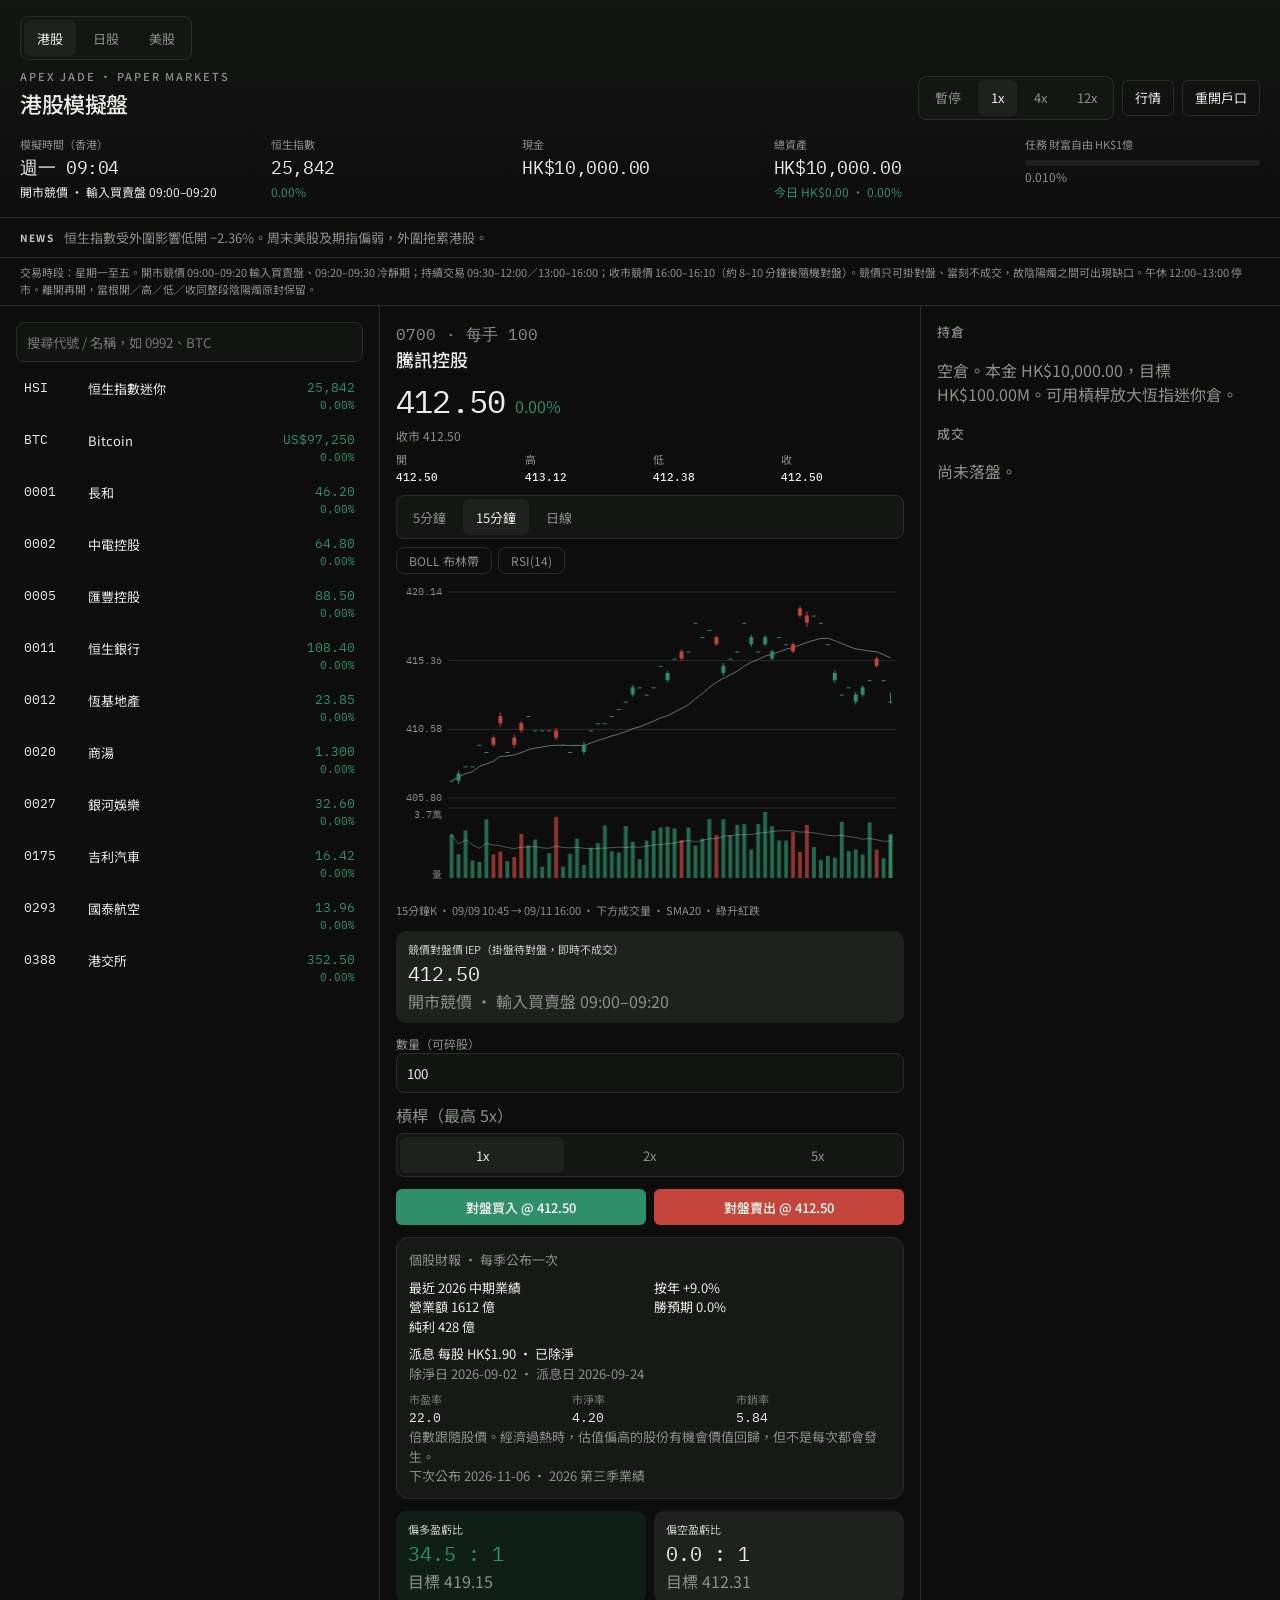
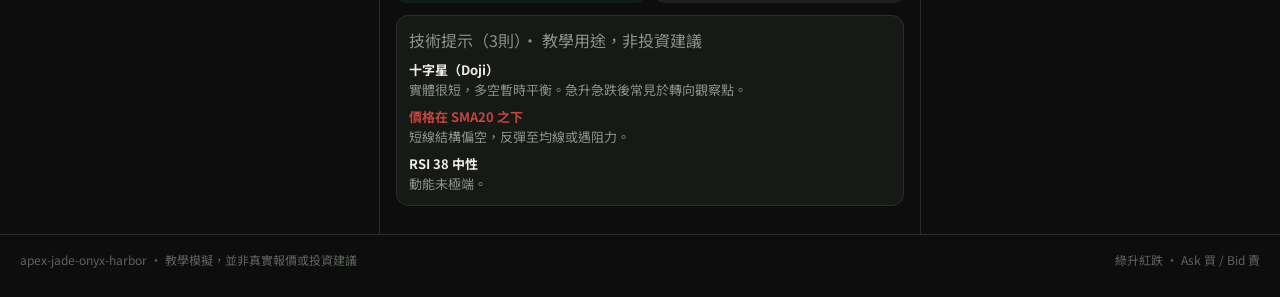
==== index.html @ f251bd7a "Remove the opening-auction card hand. Cards no longer deal or move prices. Saved positions stay inta" ====
<!DOCTYPE html>
<html lang="zh-Hant">
<head>
  <meta charset="utf-8" />
  <meta name="viewport" content="width=device-width, initial-scale=1" />
  <title>港股模擬盤 · Apex Jade</title>
  <meta name="description" content="香港股票紙上交易模擬：恒生指數、陰陽燭、買賣差價。本金港幣一萬，挑戰一億財富自由。" />
  <link rel="preconnect" href="https://fonts.googleapis.com" />
  <link rel="stylesheet" href="https://fonts.googleapis.com/css2?family=IBM+Plex+Mono:wght@400;500&family=Noto+Sans+TC:wght@400;500;600&display=swap" />
  <link rel="stylesheet" href="styles.css?v=20261001e" />
</head>
<body>
  <div id="app"></div>
  <script src="app.js?v=20261001e"></script>
</body>
</html>
---- styles.css ----
:root {
  --bg: #0c0d0c;
  --fg: #ecece8;
  --muted: #8b9188;
  --subtle: #5e635c;
  --border: #2a2d29;
  --card: #171916;
  --panel: #141614;
  --secondary: #1e211e;
  --input: #121412;
  --up: #2f8f6b;
  --up-soft: #2f8f6b22;
  --down: #c4453c;
  --down-soft: #c4453c22;
  --halt: #c4b5fd;
  --halt-soft: #7c6bb833;
  --primary: #c5cbc4;
  --radius: 12px;
  --font: "Noto Sans TC", ui-sans-serif, system-ui, sans-serif;
  --mono: "IBM Plex Mono", ui-monospace, "SF Mono", Menlo, monospace;
}
* { box-sizing: border-box; }
html, body {
  margin: 0;
  min-height: 100%;
  background: var(--bg);
  color: var(--fg);
  font-family: var(--font);
  line-height: 1.5;
  -webkit-font-smoothing: antialiased;
}
button, input { font-family: inherit; }
button { cursor: pointer; }
button:disabled { cursor: not-allowed; opacity: 0.45; }
.mono { font-family: var(--mono); font-variant-numeric: tabular-nums; }
.up { color: var(--up); }
.down { color: var(--down); }
.halt { color: var(--halt); }
.muted { color: var(--muted); }
.kicker {
  margin: 0;
  font-size: 11px;
  letter-spacing: 0.18em;
  text-transform: uppercase;
  color: var(--muted);
  font-weight: 500;
}
h1 { margin: 2px 0 0; font-size: 22px; font-weight: 500; letter-spacing: -0.02em; }
h2 { margin: 0; font-size: 18px; font-weight: 500; }
h3 { margin: 0 0 10px; font-size: 13px; font-weight: 500; color: var(--muted); letter-spacing: 0.08em; text-transform: uppercase; }
.lede { color: var(--muted); margin: 8px 0 0; font-size: 14px; }
.top {
  padding: 16px 20px 14px;
  border-bottom: 1px solid var(--border);
  background: linear-gradient(180deg, #141614, #0c0d0c);
}
.top-row {
  display: flex;
  flex-wrap: wrap;
  gap: 12px;
  align-items: flex-end;
  justify-content: space-between;
}
.controls { display: flex; flex-wrap: wrap; gap: 8px; align-items: center; }
.stats {
  display: grid;
  grid-template-columns: repeat(2, minmax(0, 1fr));
  gap: 12px 16px;
  margin-top: 16px;
}
@media (min-width: 800px) {
  .stats { grid-template-columns: repeat(5, minmax(0, 1fr)); }
}
.stat label { display: block; font-size: 11px; color: var(--muted); }
.stat .v { font-size: 18px; margin-top: 2px; letter-spacing: -0.02em; }
.stat small { display: block; font-size: 12px; margin-top: 2px; }
.progress {
  height: 6px;
  background: var(--secondary);
  border-radius: 99px;
  margin-top: 8px;
  overflow: hidden;
}
.progress > i {
  display: block;
  height: 100%;
  background: var(--primary);
  border-radius: inherit;
  width: 0;
}
.news {
  display: flex;
  gap: 10px;
  align-items: center;
  padding: 8px 20px;
  border-bottom: 1px solid var(--border);
  font-size: 13px;
  color: var(--muted);
  min-height: 40px;
}
.news b {
  flex: none;
  font-size: 10px;
  letter-spacing: 0.16em;
  color: var(--primary);
}
.desk {
  display: grid;
  gap: 1px;
  background: var(--border);
  min-height: calc(100dvh - 220px);
}
@media (min-width: 1080px) {
  .desk { grid-template-columns: minmax(240px, 0.95fr) minmax(0, 1.35fr) minmax(240px, 0.9fr); }
}
section.col { background: var(--bg); padding: 16px; min-width: 0; }
.list { margin-top: 8px; max-height: min(70vh, 720px); overflow: auto; overscroll-behavior: contain; overflow-anchor: none; }
.row-item {
  width: 100%;
  display: grid;
  grid-template-columns: 56px 1fr auto;
  gap: 8px;
  text-align: left;
  background: transparent;
  border: 0;
  color: inherit;
  padding: 9px 8px;
  border-radius: 8px;
}
.row-item:hover, .row-item.active { background: var(--secondary); }
.row-item .sym { font-size: 13px; }
.row-item .name { font-size: 13px; overflow: hidden; text-overflow: ellipsis; white-space: nowrap; }
.row-item .px { text-align: right; font-size: 13px; }
.search, .qty {
  width: 100%;
  height: 40px;
  border-radius: 8px;
  border: 1px solid var(--border);
  background: var(--input);
  color: var(--fg);
  padding: 0 10px;
  outline: none;
}
.search:focus, .qty:focus { border-color: #4a4f48; }
.bar {
  display: flex;
  gap: 4px;
  border: 1px solid var(--border);
  border-radius: 8px;
  padding: 3px;
  background: var(--panel);
}
.bar button, .ghost, .buy, .sell {
  height: 36px;
  border-radius: 6px;
  border: 1px solid transparent;
  background: transparent;
  color: var(--muted);
  padding: 0 12px;
  font-size: 13px;
}
.bar button.on { background: var(--secondary); color: var(--fg); }
.boards { margin: 0 0 8px; width: fit-content; }
.ghost {
  border: 1px solid var(--border);
  color: var(--fg);
  background: transparent;
}
.ghost:hover { background: var(--secondary); }
.buy { background: var(--up); color: #fff7f6; border: 0; font-weight: 500; }
.sell { background: var(--down); color: #f3fff9; border: 0; font-weight: 500; }
.price-line { display: flex; align-items: baseline; gap: 10px; margin: 4px 0 2px; }
.price-line .last { font-size: 32px; letter-spacing: -0.03em; }
#sel-prev { margin: 0 0 6px; font-size: 12px; }
.ohlc {
  display: grid;
  grid-template-columns: repeat(4, minmax(0, 1fr));
  gap: 6px;
  margin: 0 0 10px;
  font-size: 11px;
  color: var(--muted);
}
.ohlc b { display: block; color: var(--fg); font-weight: 500; margin-top: 1px; }
.bidask { display: grid; grid-template-columns: 1fr 1fr; gap: 8px; margin: 12px 0; }
.bidask:has(.iep) { grid-template-columns: 1fr; }
.iep { border-radius: 10px; padding: 10px 12px; background: var(--secondary); }
.iep .px { font-size: 20px; margin-top: 2px; }
button:disabled { opacity: 0.4; pointer-events: none; }
.bid, .ask { border-radius: 10px; padding: 10px 12px; }
.bid { background: var(--down-soft); color: var(--down); }
.ask { background: var(--up-soft); color: var(--up); }
.bid .px, .ask .px { font-size: 20px; margin-top: 2px; }
.cap { font-size: 11px; opacity: 0.85; }
canvas.kline { width: 100%; height: 312px; display: block; margin: 8px 0; }
.ind { display: flex; gap: 6px; margin-top: 8px; }
.ind button {
  border: 1px solid var(--border);
  background: transparent;
  color: var(--muted);
  border-radius: 8px;
  padding: 4px 12px;
  font-size: 12px;
}
.ind button.on.boll { background: #e6c36a22; color: #e6c36a; border-color: #e6c36a66; }
.ind button.on.rsi { background: #c4b5fd22; color: #c4b5fd; border-color: #c4b5fd66; }
.rr { display: grid; grid-template-columns: 1fr 1fr; gap: 8px; margin: 10px 0 0; }
.rr-cell { border-radius: 10px; padding: 10px 12px; background: var(--secondary); }
.rr-cell .px { font-size: 20px; margin-top: 2px; }
.rr-cell.hot-up { background: var(--up-soft); }
.rr-cell.hot-down { background: var(--down-soft); }
.rr-cell.hot-up .px { color: var(--up); }
.rr-cell.hot-down .px { color: var(--down); }
.hints {
  border: 1px solid var(--border);
  border-radius: var(--radius);
  padding: 12px;
  background: var(--card);
  margin: 12px 0;
  min-height: 148px;
}
.fin {
  border: 1px solid var(--border);
  border-radius: var(--radius);
  padding: 12px;
  background: var(--card);
  margin: 12px 0;
  font-size: 13px;
}
.fin-grid, .ratio { display: grid; gap: 8px; margin-top: 8px; }
.fin-grid { grid-template-columns: 1fr 1fr; }
.ratio { grid-template-columns: repeat(3, minmax(0, 1fr)); }
.ratio .cap { color: var(--muted); font-size: 11px; }
.div-box { margin-top: 8px; font-size: 13px; }
.hints p { margin: 8px 0 0; font-size: 13px; }
.ticket label { display: block; font-size: 12px; color: var(--muted); margin-top: 10px; }
.actions { display: grid; grid-template-columns: 1fr 1fr; gap: 8px; margin-top: 12px; }
.lev { display: flex; gap: 4px; margin-top: 6px; }
.lev button { flex: 1; }
.pos {
  border: 1px solid var(--border);
  border-radius: var(--radius);
  padding: 12px;
  margin-bottom: 8px;
  background: var(--card);
}
.pos .meta { font-size: 12px; color: var(--muted); margin: 4px 0; }
.pos-top { display: flex; justify-content: space-between; align-items: flex-start; gap: 8px; }
.pos-name { background: none; border: 0; color: inherit; text-align: left; padding: 0; font: inherit; }
.pos-name:hover { color: var(--primary); }
.pos-pnl { display: grid; grid-template-columns: 1.2fr 0.8fr 1fr; gap: 8px; margin-top: 8px; }
.pos-pnl .cap { font-size: 11px; color: var(--muted); }
.pos-pnl .px { font-size: 18px; letter-spacing: -0.02em; }
h3 #pos-total-pnl { letter-spacing: 0; text-transform: none; font-size: 14px; margin-left: 8px; }
.fill {
  display: flex;
  justify-content: space-between;
  gap: 8px;
  font-size: 12px;
  color: var(--muted);
  padding: 4px 0;
  border-bottom: 1px solid #1e211e;
}
.modal {
  position: fixed;
  inset: 0;
  background: #0c0d0ccc;
  display: grid;
  place-items: center;
  padding: 16px;
  z-index: 20;
  backdrop-filter: blur(6px);
}
.modal .box {
  max-width: 440px;
  width: 100%;
  background: var(--card);
  border: 1px solid var(--border);
  border-radius: 16px;
  padding: 24px;
}
.modal h2 { font-size: 24px; margin: 6px 0 8px; }
.toast {
  position: fixed;
  left: 50%;
  bottom: 20px;
  transform: translateX(-50%);
  background: var(--card);
  border: 1px solid var(--border);
  border-radius: 999px;
  padding: 10px 16px;
  font-size: 13px;
  z-index: 30;
  box-shadow: 0 12px 40px #0008;
}
footer.site {
  border-top: 1px solid var(--border);
  padding: 16px 20px 28px;
  color: var(--subtle);
  font-size: 12px;
  display: flex;
  flex-wrap: wrap;
  gap: 8px 18px;
  justify-content: space-between;
}
.noscript { padding: 40px 20px; }
@media (prefers-reduced-motion: reduce) {
  *, *::before, *::after { animation: none !important; transition: none !important; }
}

.news.surge { background: var(--up-soft); color: var(--up); border-bottom-color: #2f8f6b55; }
.news.crash { background: var(--down-soft); color: var(--down); border-bottom-color: #c4453c55; }
.news.halt { background: var(--halt-soft); color: var(--halt); border-bottom-color: #c4b5fd66; }
.news.surge b, .news.crash b, .news.halt b { color: inherit; }
.rule { margin: 0; padding: 6px 20px 8px; font-size: 11px; color: var(--muted); border-bottom: 1px solid var(--border); }
.row-item.gap-up { background: var(--up-soft); }
.row-item.gap-down { background: var(--down-soft); }
.row-item.halted { background: var(--halt-soft); }
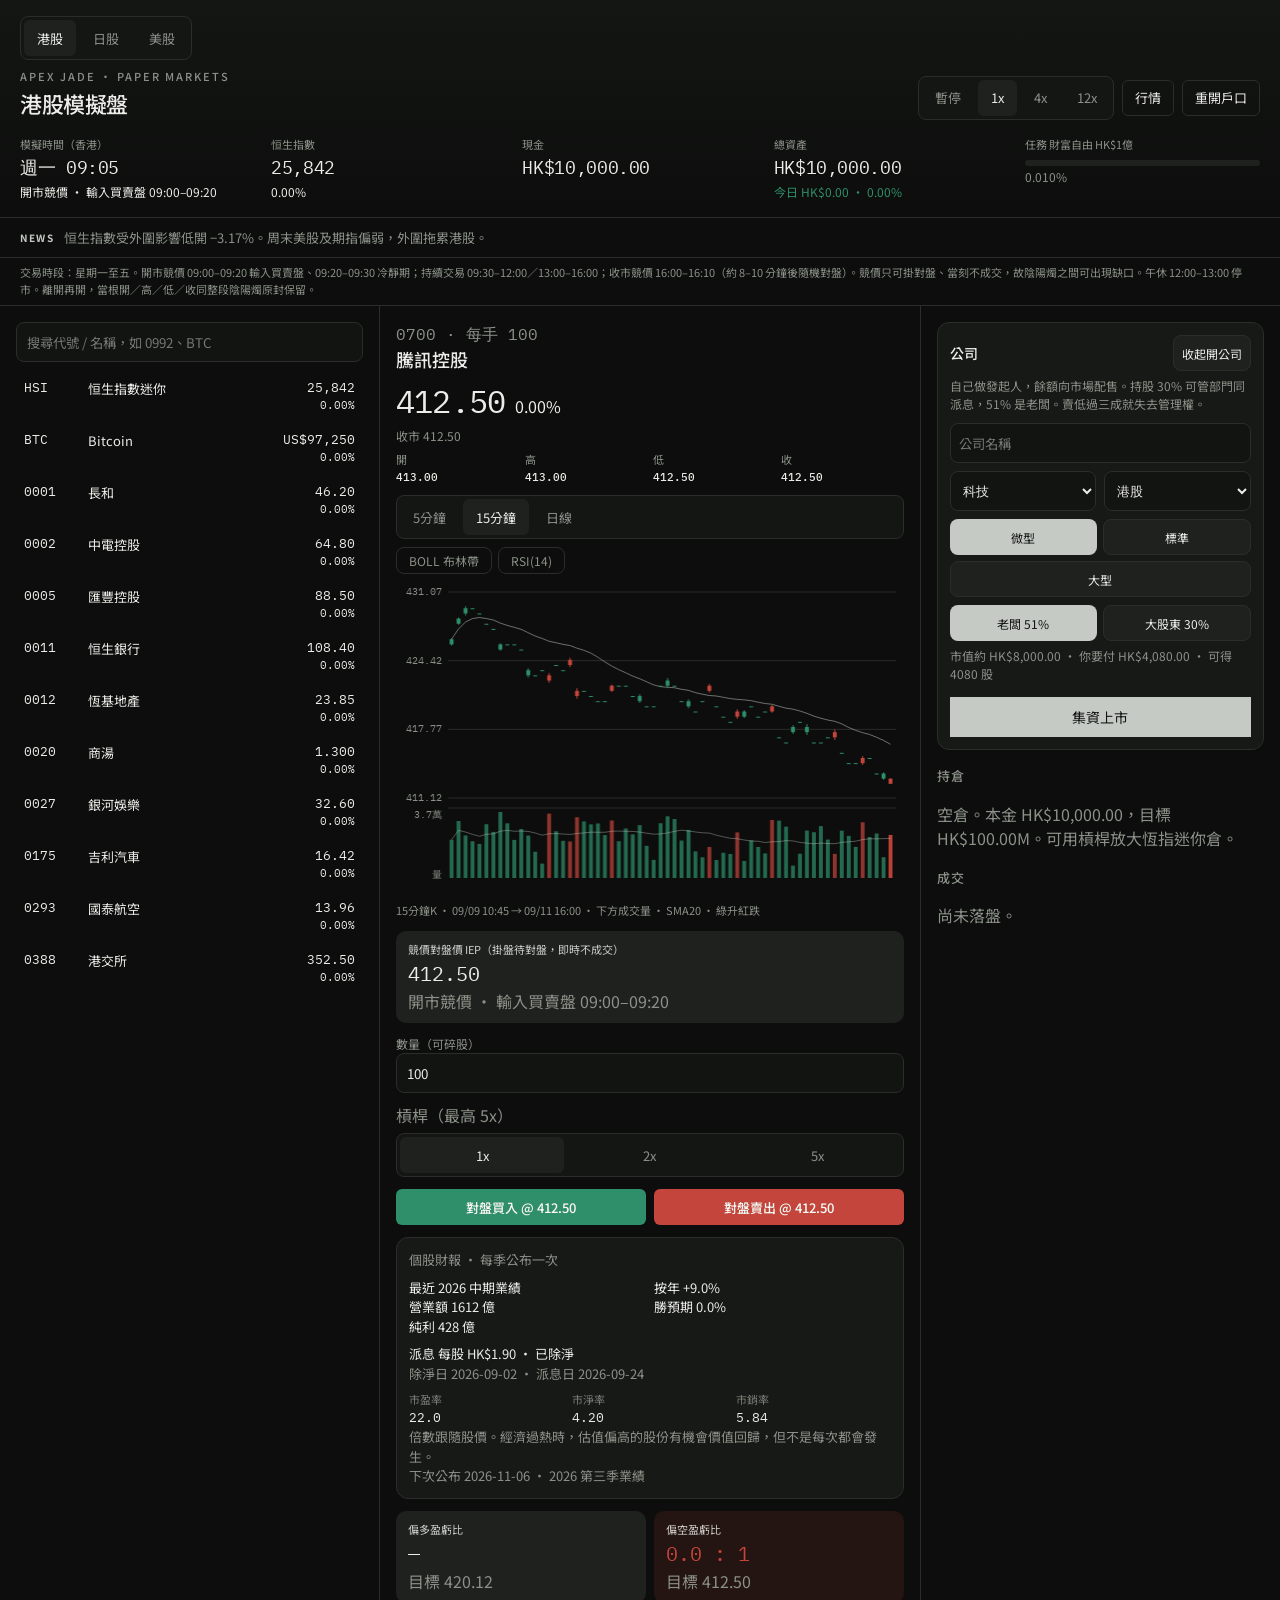
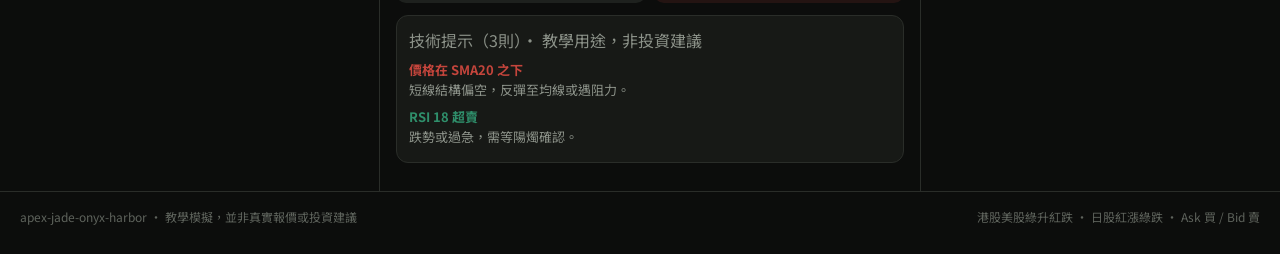
==== commit 8ea3fdf9: "Let players found a company, manage departments, and take IPOs. Japanese quotes rise in red and fall" ====
--- a/index.html
+++ b/index.html
@@ -7,10 +7,10 @@
   <meta name="description" content="香港股票紙上交易模擬：恒生指數、陰陽燭、買賣差價。本金港幣一萬，挑戰一億財富自由。" />
   <link rel="preconnect" href="https://fonts.googleapis.com" />
   <link rel="stylesheet" href="https://fonts.googleapis.com/css2?family=IBM+Plex+Mono:wght@400;500&family=Noto+Sans+TC:wght@400;500;600&display=swap" />
-  <link rel="stylesheet" href="styles.css?v=20261001e" />
+  <link rel="stylesheet" href="styles.css?v=20261016a" />
 </head>
 <body>
   <div id="app"></div>
-  <script src="app.js?v=20261001e"></script>
+  <script src="app.js?v=20261016a"></script>
 </body>
 </html>
--- a/styles.css
+++ b/styles.css
@@ -315,3 +315,17 @@
 .row-item.gap-up { background: var(--up-soft); }
 .row-item.gap-down { background: var(--down-soft); }
 .row-item.halted { background: var(--halt-soft); }
+.co { border: 1px solid var(--border); background: var(--card); border-radius: 12px; padding: 12px; margin-bottom: 16px; }
+.co h3 { margin: 0; color: var(--fg); letter-spacing: 0; text-transform: none; font-size: 14px; }
+.co-h { display: flex; justify-content: space-between; align-items: center; gap: 8px; }
+.co-h button, .co .acts button, .co-list button { background: var(--secondary); color: var(--fg); border: 1px solid var(--border); border-radius: 8px; min-height: 36px; padding: 0 8px; font-size: 12px; }
+.co .acts { display: flex; flex-wrap: wrap; gap: 6px; margin-top: 8px; }
+.co .acts button { flex: 1 1 46%; }
+.co .acts button.on, .co .go { background: var(--primary); color: #121412; border-color: transparent; }
+.co .go { width: 100%; margin-top: 8px; min-height: 40px; font-size: 14px; }
+.co input, .co select { width: 100%; background: var(--input); color: var(--fg); border: 1px solid var(--border); border-radius: 8px; height: 40px; padding: 0 8px; }
+.co .row2 { display: grid; grid-template-columns: 1fr 1fr; gap: 8px; margin-top: 8px; }
+.co .form, .co .ipo, .co .mgr, .co-list { margin-top: 10px; }
+.co .ipo, .co .mgr { border-top: 1px solid var(--border); padding-top: 8px; }
+.co-list { display: flex; flex-direction: column; gap: 4px; align-items: flex-start; }
+.co p { margin: 6px 0; font-size: 12px; }
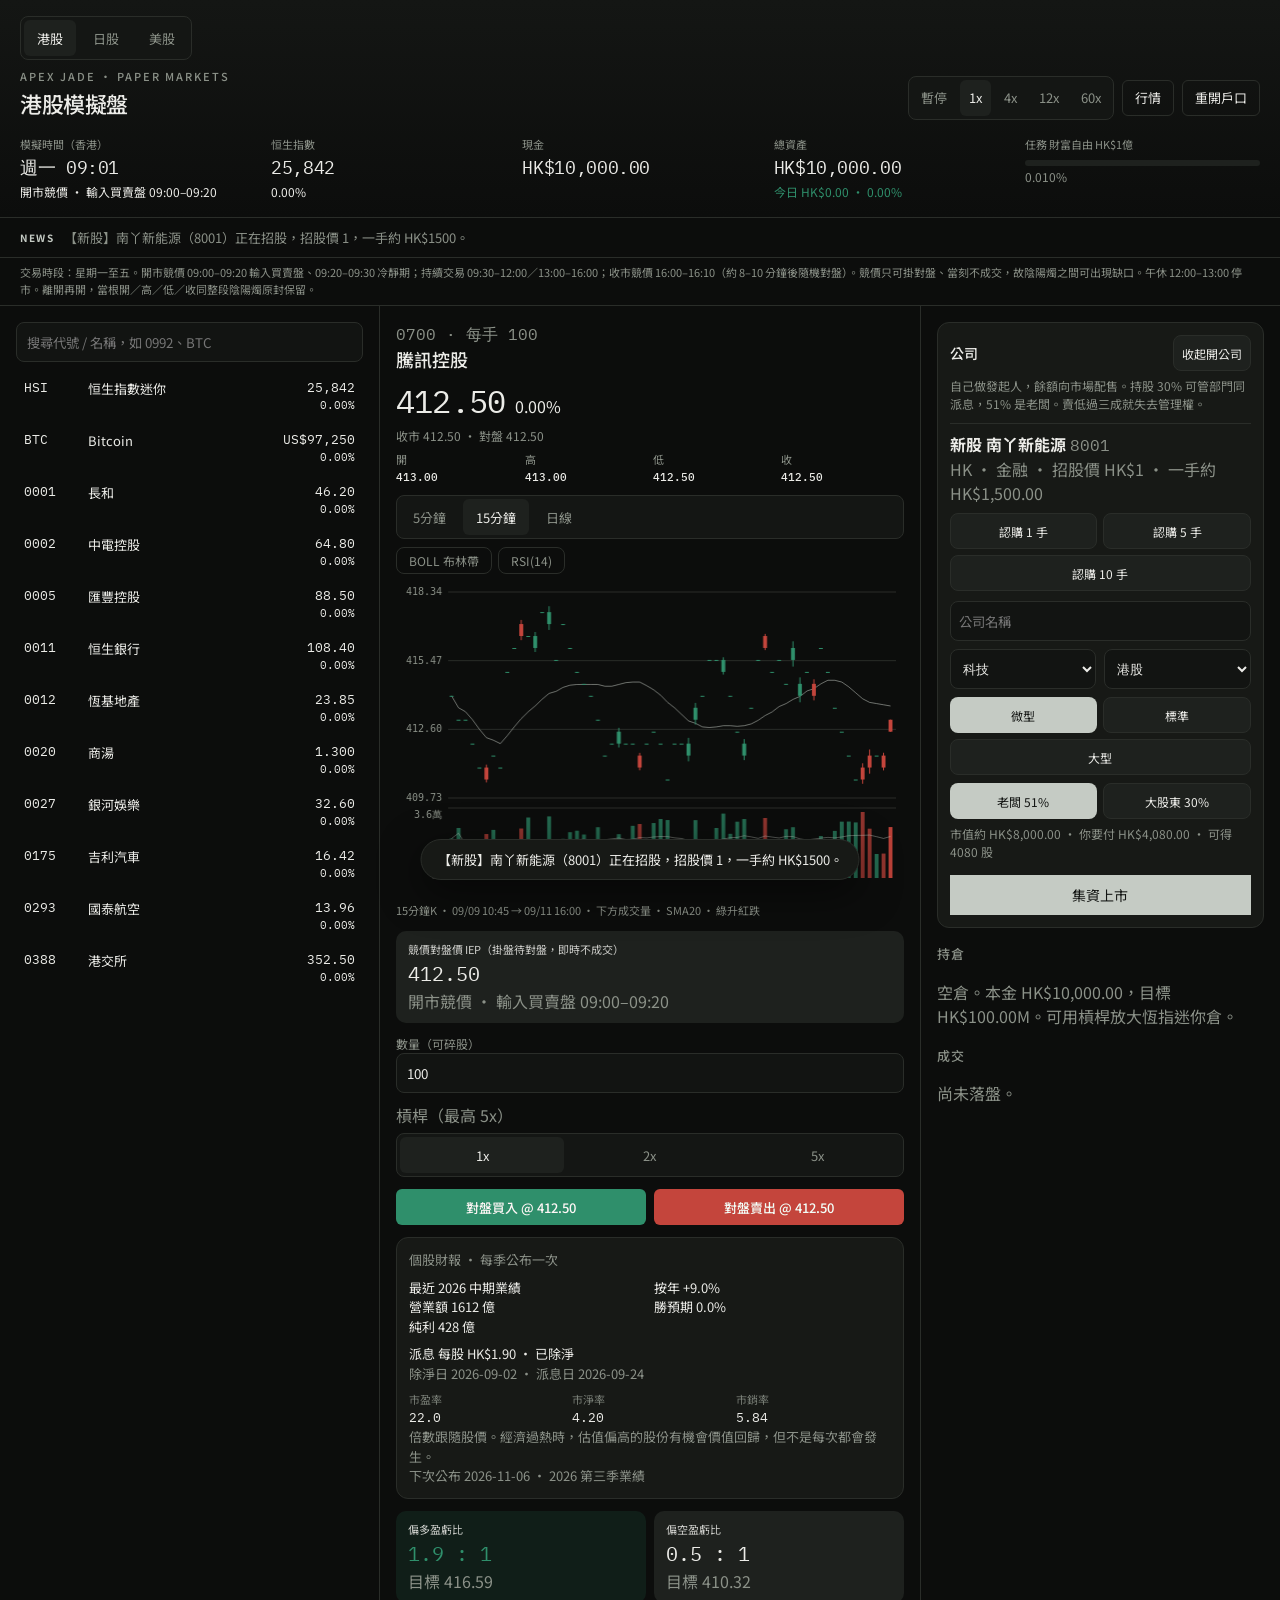
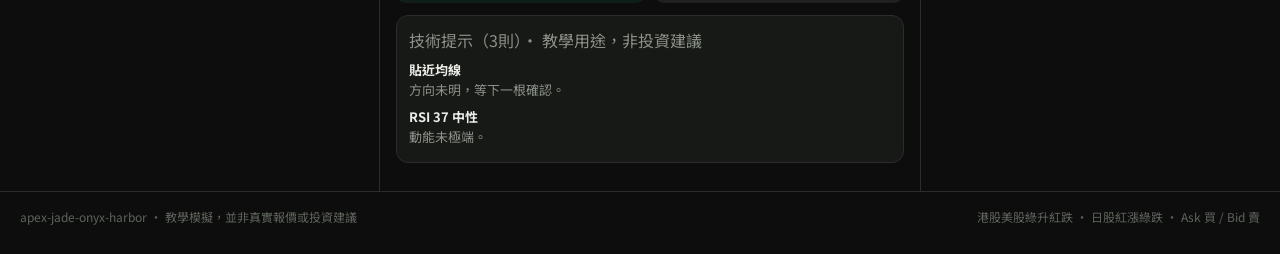
==== commit 29b5a7a6: "Vary new-listing volume and add a 60x clock. IPO and custom candles no longer print the same volume " ====
--- a/index.html
+++ b/index.html
@@ -7,10 +7,10 @@
   <meta name="description" content="香港股票紙上交易模擬：恒生指數、陰陽燭、買賣差價。本金港幣一萬，挑戰一億財富自由。" />
   <link rel="preconnect" href="https://fonts.googleapis.com" />
   <link rel="stylesheet" href="https://fonts.googleapis.com/css2?family=IBM+Plex+Mono:wght@400;500&family=Noto+Sans+TC:wght@400;500;600&display=swap" />
-  <link rel="stylesheet" href="styles.css?v=20261016a" />
+  <link rel="stylesheet" href="styles.css?v=20261016c" />
 </head>
 <body>
   <div id="app"></div>
-  <script src="app.js?v=20261016a"></script>
+  <script src="app.js?v=20261016c"></script>
 </body>
 </html>
--- a/styles.css
+++ b/styles.css
@@ -160,6 +160,7 @@
   font-size: 13px;
 }
 .bar button.on { background: var(--secondary); color: var(--fg); }
+.bar.speeds button { padding: 0 8px; }
 .boards { margin: 0 0 8px; width: fit-content; }
 .ghost {
   border: 1px solid var(--border);
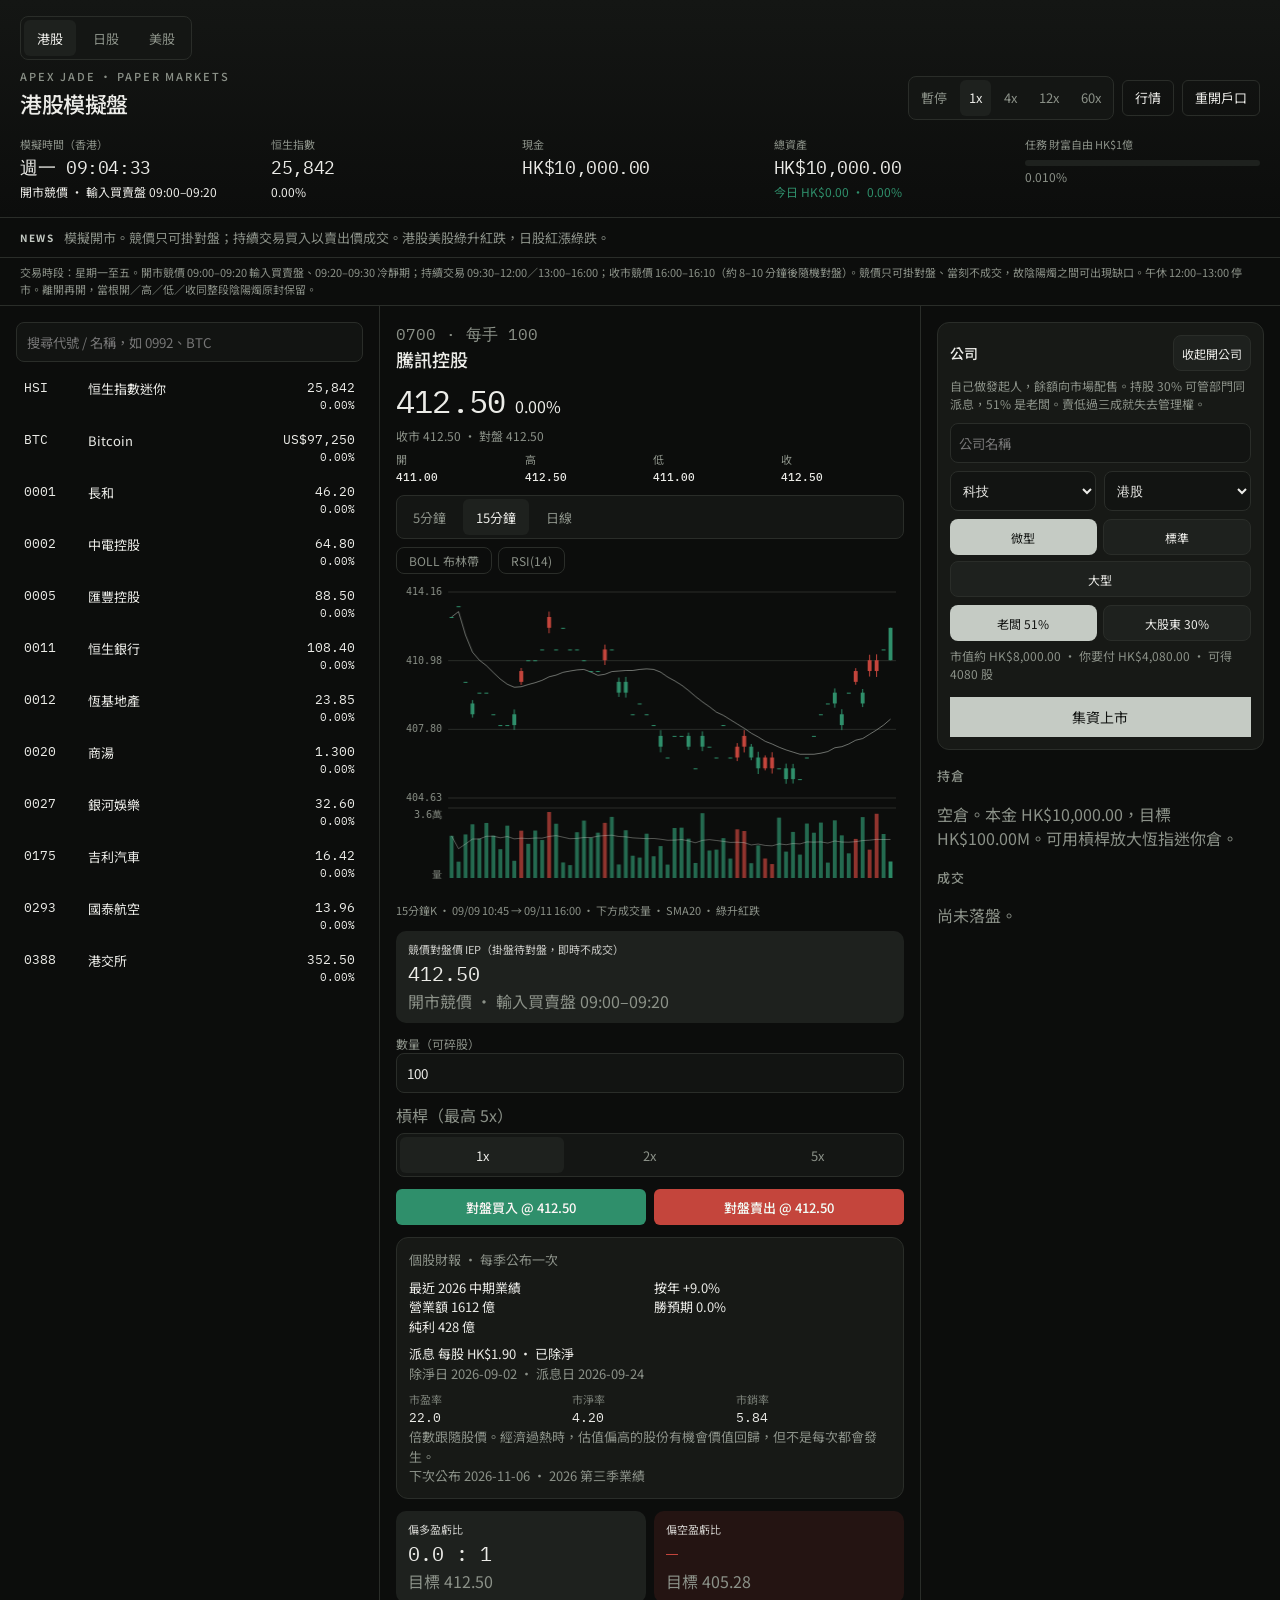
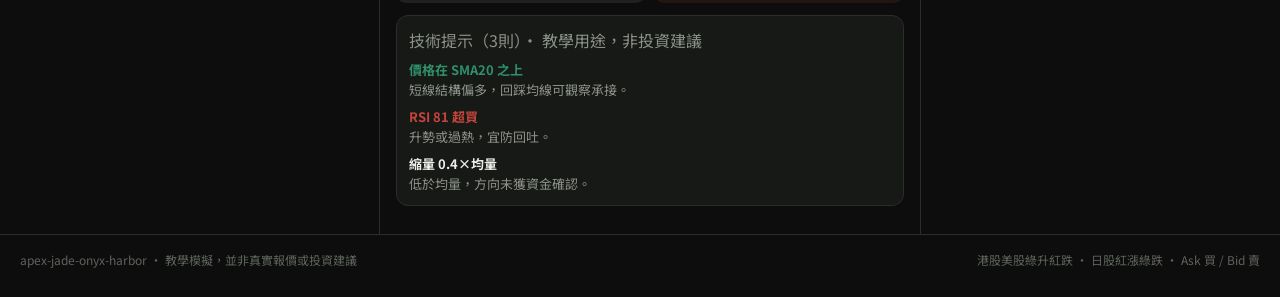
==== commit 59e2da28: "Skip weekend days and keep the sim clock ticking. Saturday and Sunday jump to the next open session," ====
--- a/index.html
+++ b/index.html
@@ -7,10 +7,10 @@
   <meta name="description" content="香港股票紙上交易模擬：恒生指數、陰陽燭、買賣差價。本金港幣一萬，挑戰一億財富自由。" />
   <link rel="preconnect" href="https://fonts.googleapis.com" />
   <link rel="stylesheet" href="https://fonts.googleapis.com/css2?family=IBM+Plex+Mono:wght@400;500&family=Noto+Sans+TC:wght@400;500;600&display=swap" />
-  <link rel="stylesheet" href="styles.css?v=20261016c" />
+  <link rel="stylesheet" href="styles.css?v=20261016d" />
 </head>
 <body>
   <div id="app"></div>
-  <script src="app.js?v=20261016c"></script>
+  <script src="app.js?v=20261016d"></script>
 </body>
 </html>
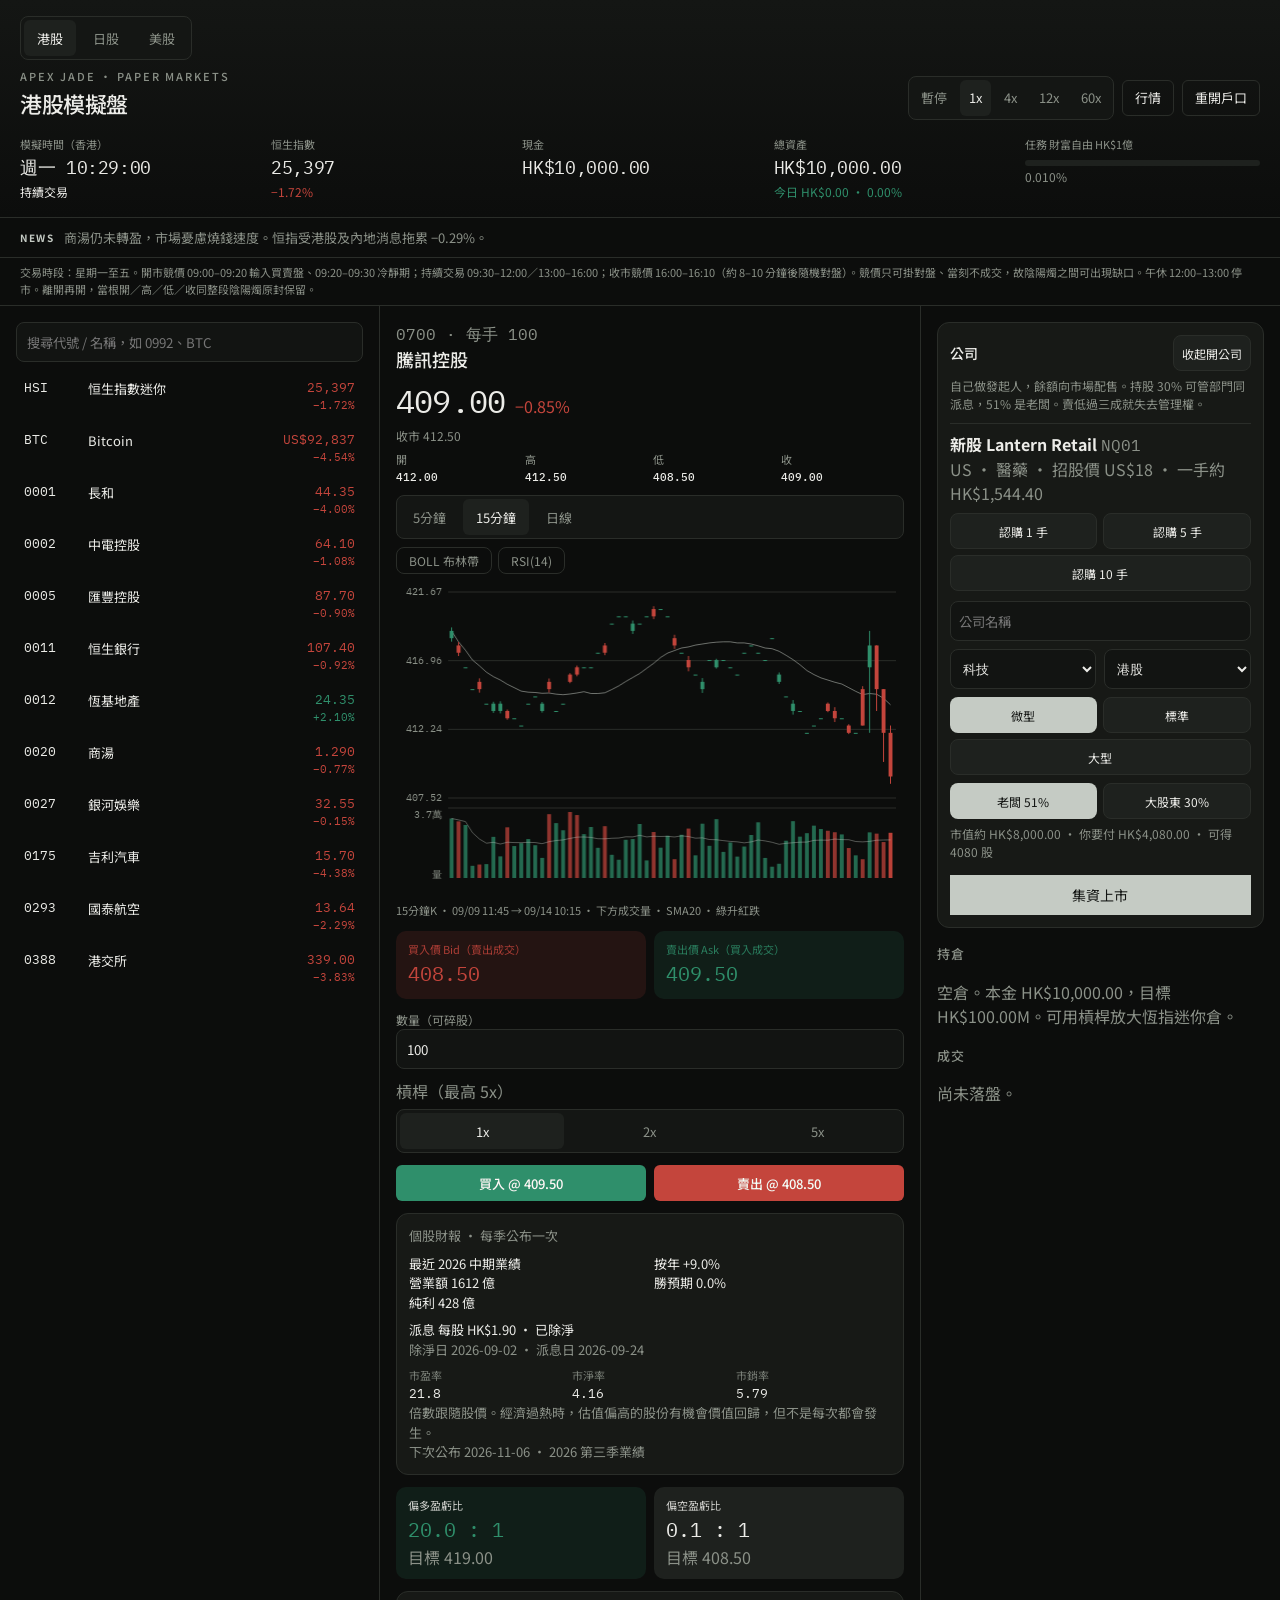
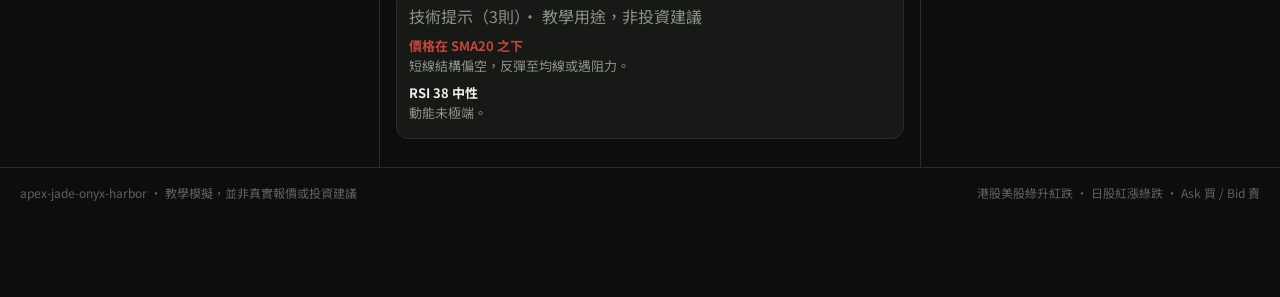
==== commit 8f5433f5: "Publish the 60fps clock on the static desk." ====
--- a/index.html
+++ b/index.html
@@ -7,10 +7,10 @@
   <meta name="description" content="香港股票紙上交易模擬：恒生指數、陰陽燭、買賣差價。本金港幣一萬，挑戰一億財富自由。" />
   <link rel="preconnect" href="https://fonts.googleapis.com" />
   <link rel="stylesheet" href="https://fonts.googleapis.com/css2?family=IBM+Plex+Mono:wght@400;500&family=Noto+Sans+TC:wght@400;500;600&display=swap" />
-  <link rel="stylesheet" href="styles.css?v=20261016d" />
+  <link rel="stylesheet" href="styles.css?v=20261016e" />
 </head>
 <body>
   <div id="app"></div>
-  <script src="app.js?v=20261016d"></script>
+  <script src="app.js?v=20261016e"></script>
 </body>
 </html>
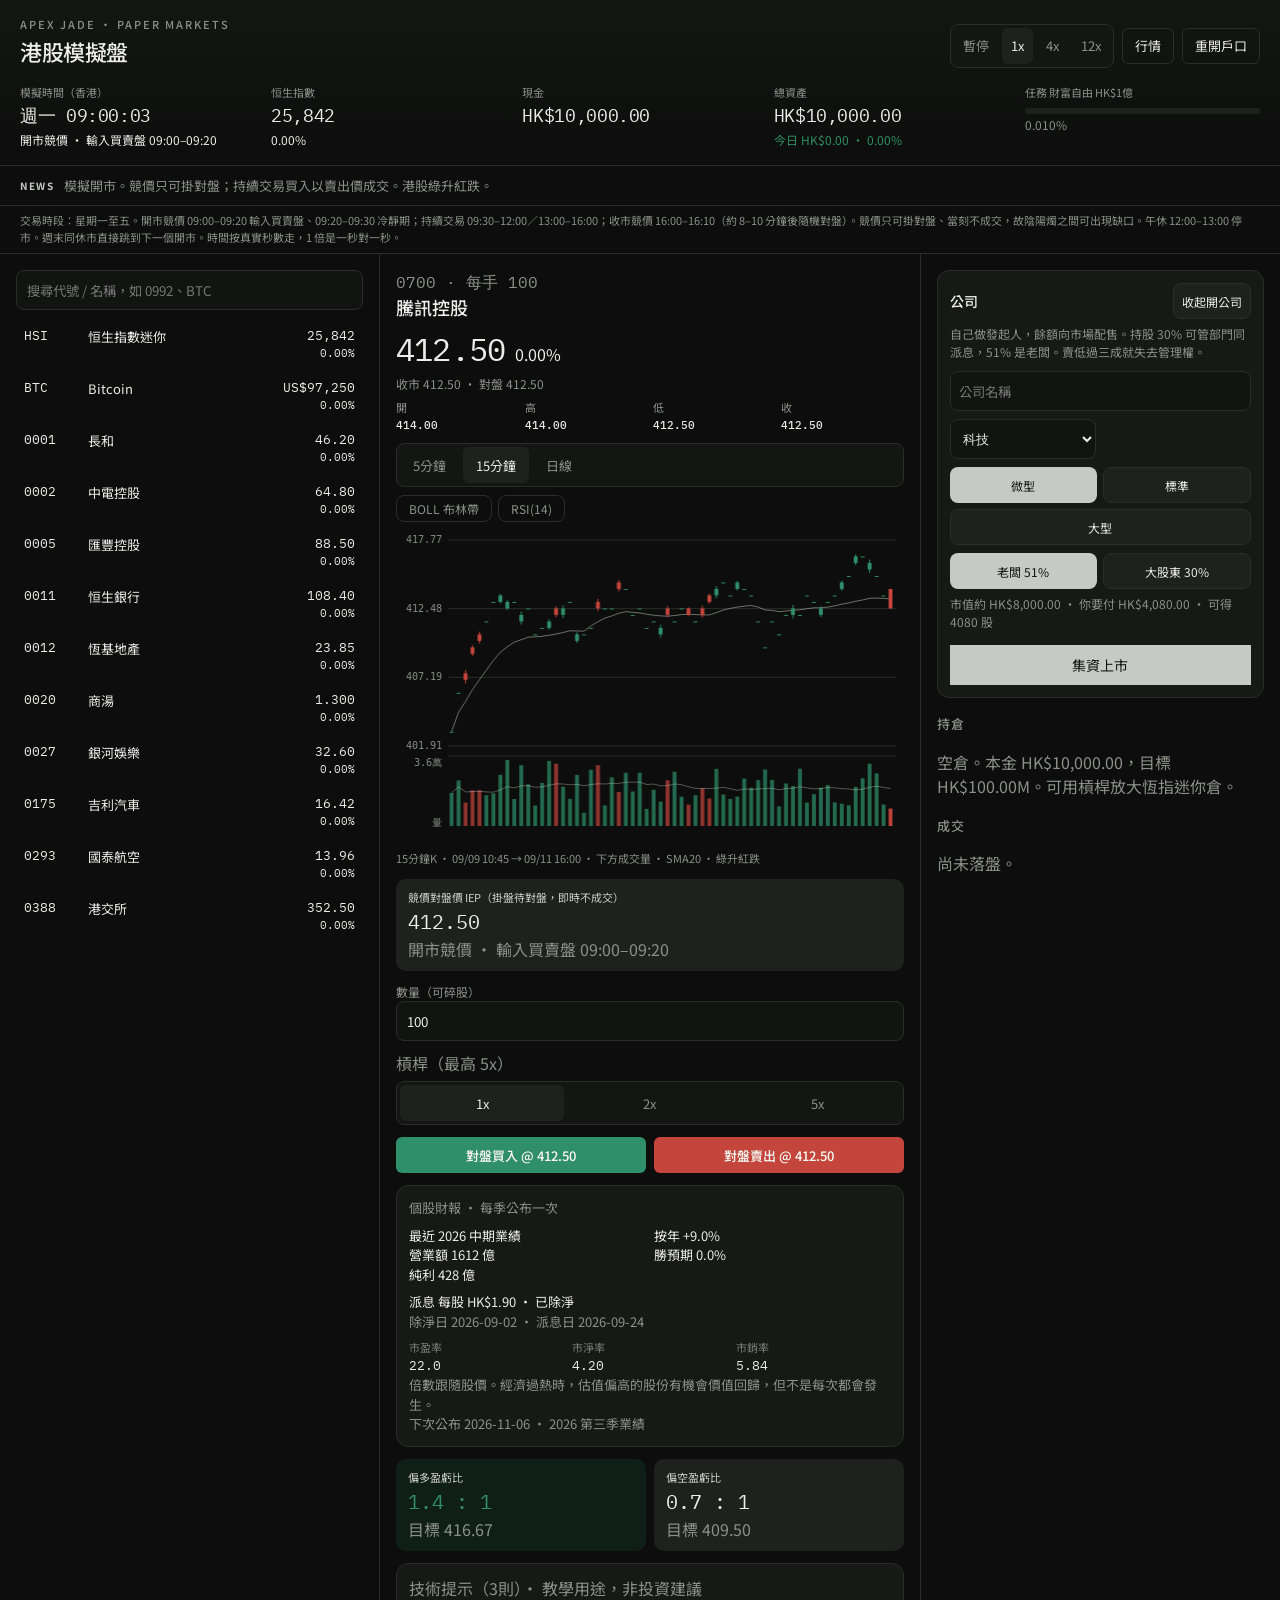
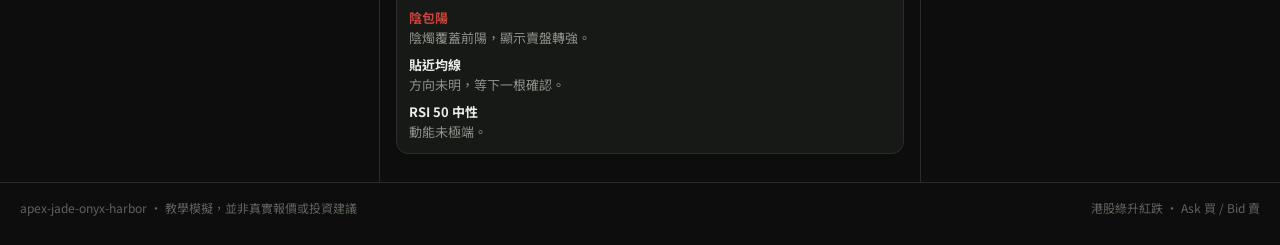
==== commit a4f1ee0d: "Drop US and Japan boards and the 60x speed. The Hong Kong clock now advances one simulated second pe" ====
--- a/index.html
+++ b/index.html
@@ -7,10 +7,10 @@
   <meta name="description" content="香港股票紙上交易模擬：恒生指數、陰陽燭、買賣差價。本金港幣一萬，挑戰一億財富自由。" />
   <link rel="preconnect" href="https://fonts.googleapis.com" />
   <link rel="stylesheet" href="https://fonts.googleapis.com/css2?family=IBM+Plex+Mono:wght@400;500&family=Noto+Sans+TC:wght@400;500;600&display=swap" />
-  <link rel="stylesheet" href="styles.css?v=20261016e" />
+  <link rel="stylesheet" href="styles.css?v=20261017a" />
 </head>
 <body>
   <div id="app"></div>
-  <script src="app.js?v=20261016e"></script>
+  <script src="app.js?v=20261017a"></script>
 </body>
 </html>
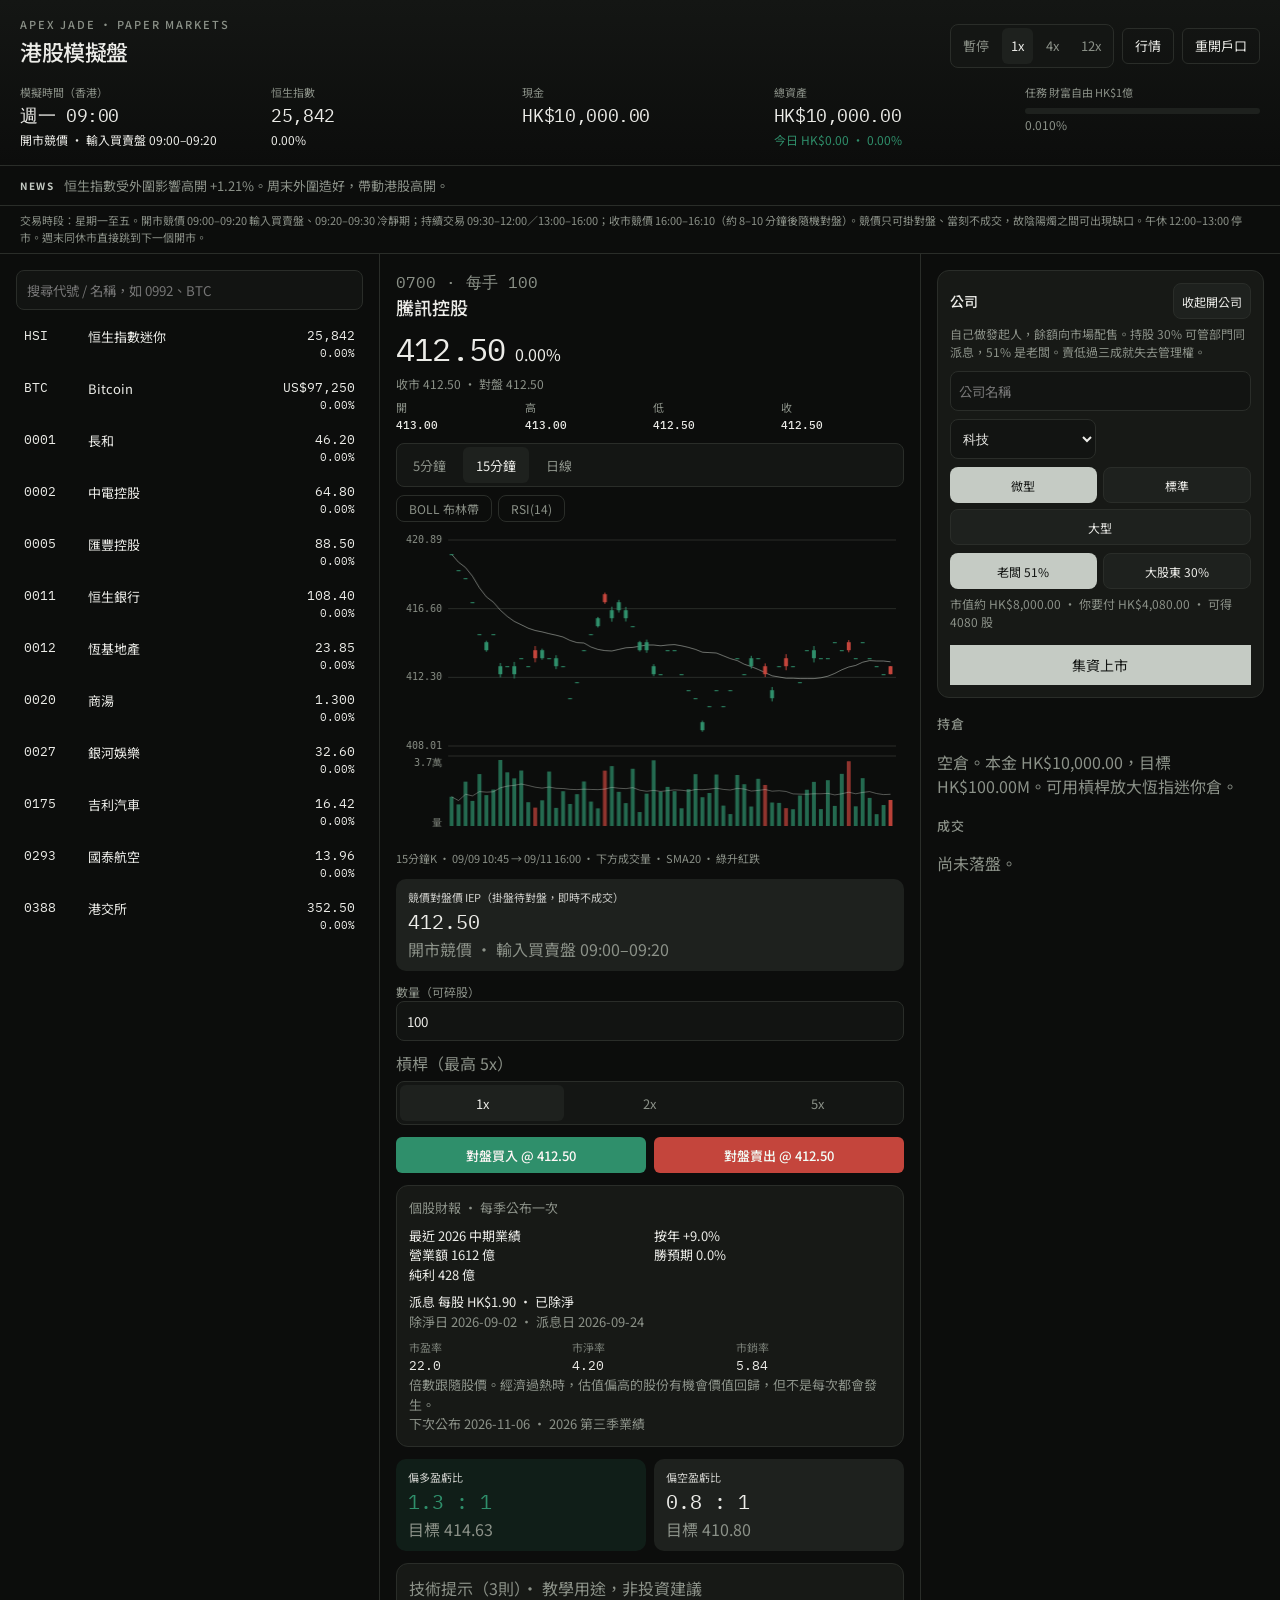
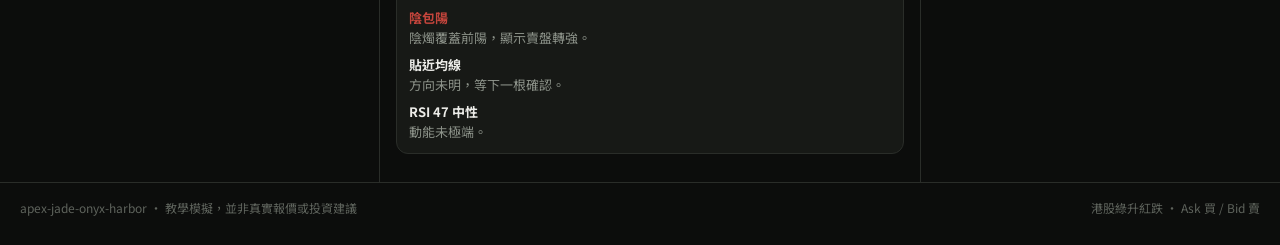
==== commit 683db8e3: "Restore the original minute clock. Drop the later second-by-second and real-time clock experiments." ====
--- a/index.html
+++ b/index.html
@@ -7,10 +7,10 @@
   <meta name="description" content="香港股票紙上交易模擬：恒生指數、陰陽燭、買賣差價。本金港幣一萬，挑戰一億財富自由。" />
   <link rel="preconnect" href="https://fonts.googleapis.com" />
   <link rel="stylesheet" href="https://fonts.googleapis.com/css2?family=IBM+Plex+Mono:wght@400;500&family=Noto+Sans+TC:wght@400;500;600&display=swap" />
-  <link rel="stylesheet" href="styles.css?v=20261017a" />
+  <link rel="stylesheet" href="styles.css?v=20261017b" />
 </head>
 <body>
   <div id="app"></div>
-  <script src="app.js?v=20261017a"></script>
+  <script src="app.js?v=20261017b"></script>
 </body>
 </html>
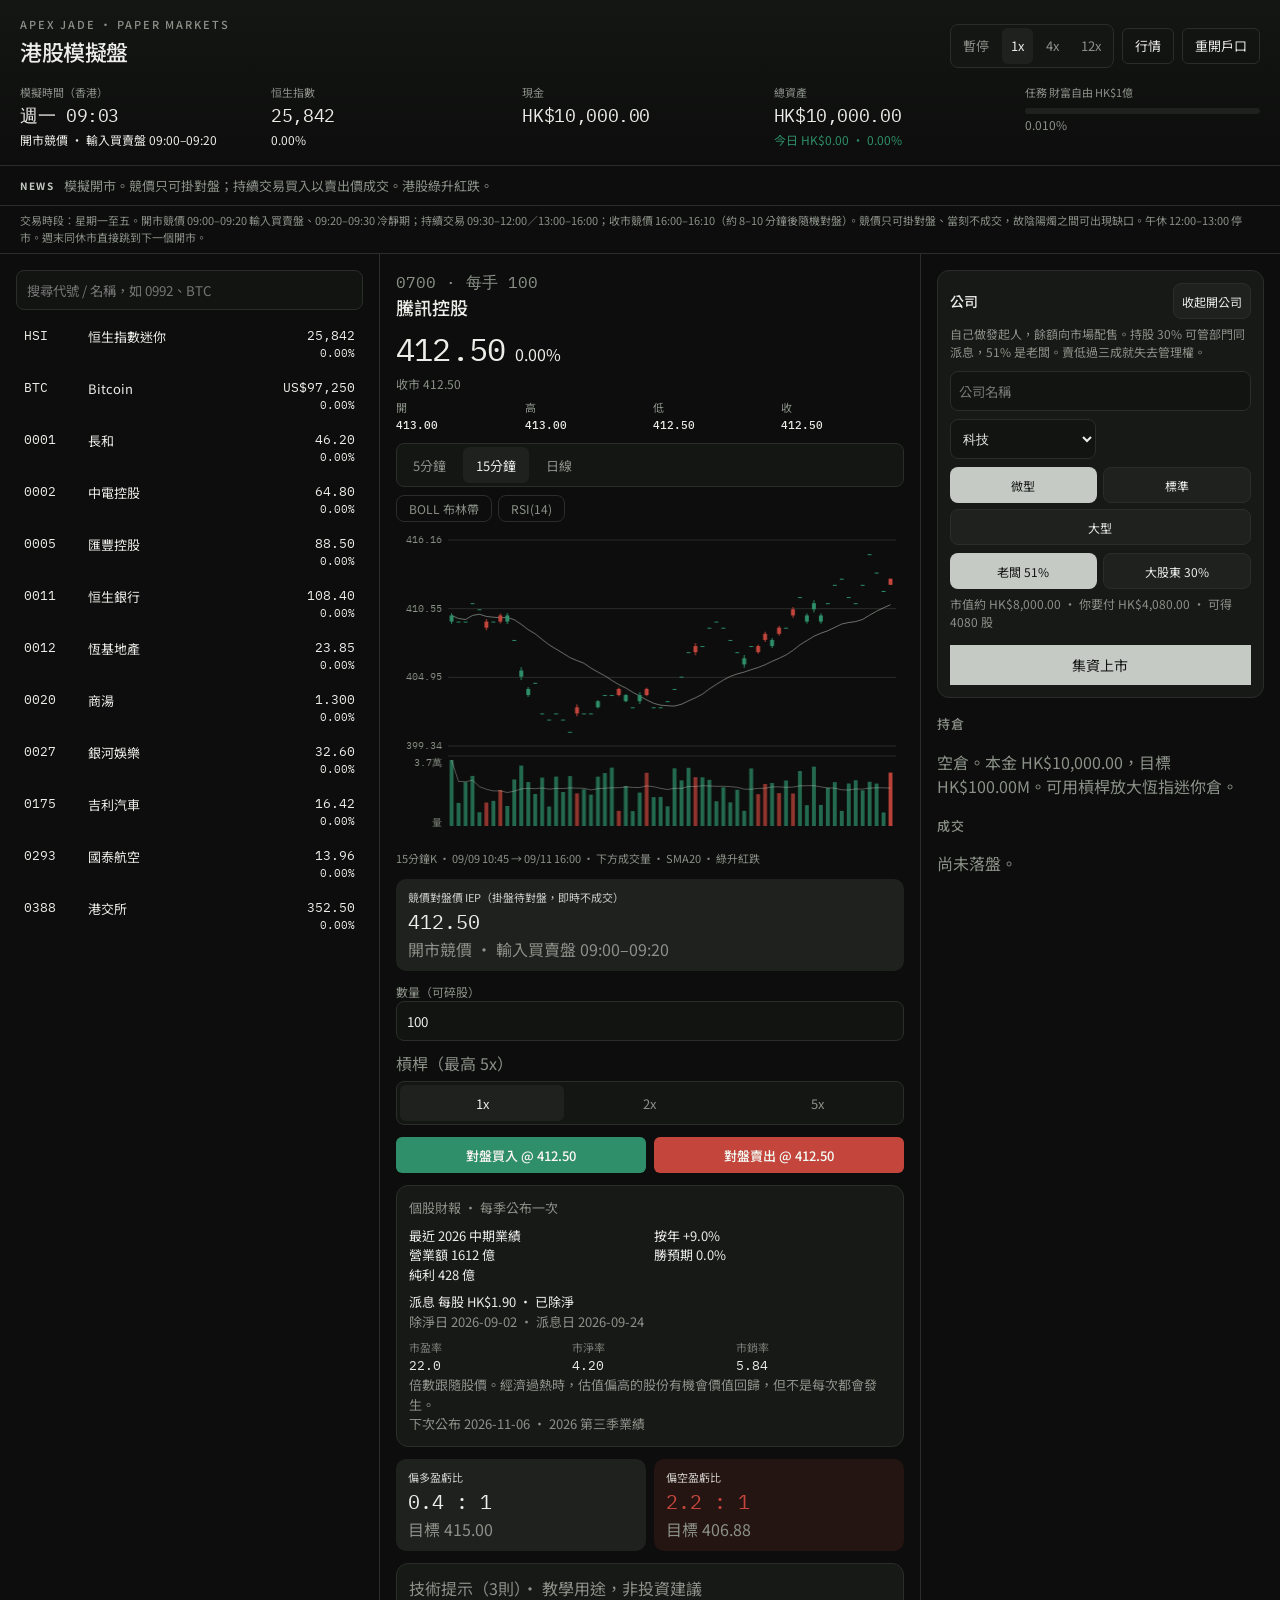
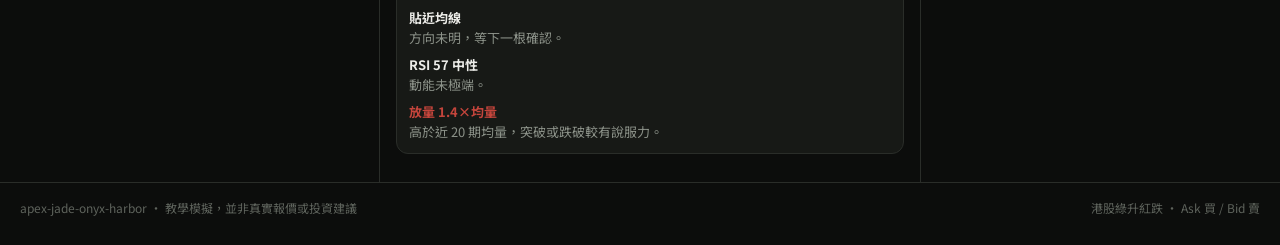
==== commit 0f000792: "Make the public desk clock match the preview. The static ticker was throwing before it could paint e" ====
--- a/index.html
+++ b/index.html
@@ -7,10 +7,10 @@
   <meta name="description" content="香港股票紙上交易模擬：恒生指數、陰陽燭、買賣差價。本金港幣一萬，挑戰一億財富自由。" />
   <link rel="preconnect" href="https://fonts.googleapis.com" />
   <link rel="stylesheet" href="https://fonts.googleapis.com/css2?family=IBM+Plex+Mono:wght@400;500&family=Noto+Sans+TC:wght@400;500;600&display=swap" />
-  <link rel="stylesheet" href="styles.css?v=20261017b" />
+  <link rel="stylesheet" href="styles.css?v=20261017c" />
 </head>
 <body>
   <div id="app"></div>
-  <script src="app.js?v=20261017b"></script>
+  <script src="app.js?v=20261017c"></script>
 </body>
 </html>
